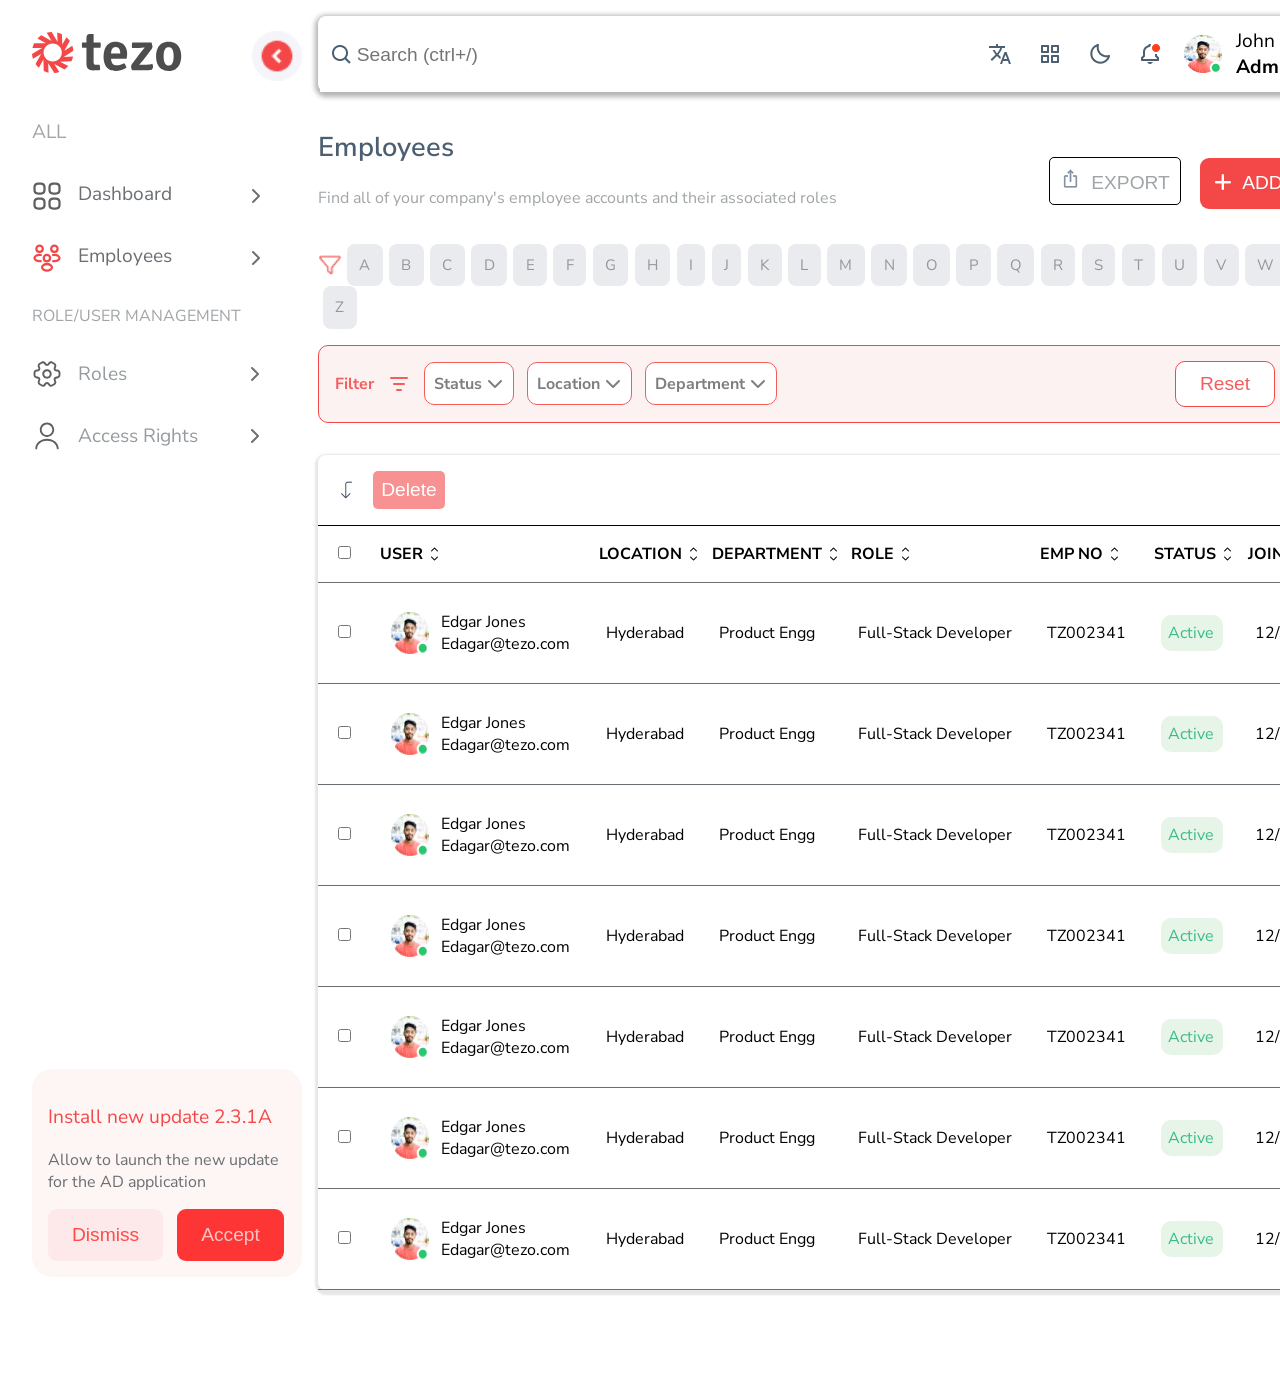
==== html/index.html @ ccbad1dd "--roles webpage completed" ====
<!DOCTYPE html>
<html lang="en">
  <head>
    <meta charset="UTF-8" />
    <meta name="viewport" content="width=device-width, initial-scale=1.0" />
    <link
      rel="stylesheet"
      href="https://cdnjs.cloudflare.com/ajax/libs/font-awesome/6.5.1/css/all.min.css"
    />
    <link rel="stylesheet" href="../css/index.css" />

    <title>Tezo</title>
  </head>
  <body>
    <div class="container">
      <!-- Sidebar Section Starts -->
      <aside class="sidebar">
        <!-- icon section starts -->
        <div class="sidebar-icon">
          <img
            class="nav-img"
            src="../images/slidebar.png"
            alt="slidebar image"
          />
        </div>
        <div class="logo">
          <img src="../images/tezoLogo.svg" alt="Logo image" />
        </div>
        <!-- icon section ends -->

        <!-- nav-content starts -->
        <div class="nav-content">
          <div>
            <!-- dashboard items section starts -->
            <section class="dashboard-items">
              <p>ALL</p>
              <div class="dashboard-dropdown">
                <div class="dashboard">
                  <div>
                    <img src="../images/dashboard.svg" alt="dashboard image" />
                    <p>Dashboard</p>
                  </div>
                </div>
              </div>

              <div class="employee-dropdown">
                <input type="checkbox" id="click" />
                <label for="click" class="tmp">
                  <div class="employees">
                    <div>
                      <img
                        src="../images/employees-colored.svg"
                        alt="employees image"
                      />
                      <p>Employees</p>
                    </div>
                  </div>
                </label>
                <ul class="items">
                  <li>All</li>
                  <li>Active</li>
                  <li>In Active</li>
                </ul>
              </div>
            </section>
            <!-- dashboard items section ends  -->

            <!-- user-management section starts -->
            <section class="user-management">
              <p>ROLE/USER MANAGEMENT</p>
              <a href="../html/roles.html" class="active">
                <div class="user-roles">
                  <img src="../images/roles-homepage.svg" alt="roles image" />
                  <p>Roles</p>
                </div>
              </a>
              <div class="assign-roles">
                <img src="../images/access-rights.svg" alt="user roles image" />
                <p>Access Rights</p>
              </div>
            </section>
            <!-- user-management section ends-->
          </div>

          <!-- Update section starts -->
          <section class="update">
            <p>Install new update 2.3.1A</p>
            <p class="description">
              Allow to launch the new update for the AD application
            </p>
            <div class="btn">
              <button class="Dismiss">Dismiss</button>
              <button class="">Accept</button>
            </div>
          </section>
          <!-- Update section ends -->
        </div>
        <!-- nav-content ends -->
      </aside>
      <!-- Sidebar section ends -->

      <!-- Main section starts -->
      <main>
        <!-- header Section starts -->
        <header>
          <div class="search-bar">
            <input type="text" placeholder="Search (ctrl+/)" />
          </div>
          <div class="icons">
            <img src="../images/language.png" alt="language image" />
            <img src="../images/mode.png" alt="view image" />
            <img src="../images/theme.png" alt="theme image" />
            <img src="../images/notification.png" alt="notofications image" />
            <img src="../images/admin.png" alt="admin image" />
            <div class="info">
              <p class="name">John Abraham</p>
              <p class="role">Admin</p>
            </div>
          </div>
        </header>
        <!-- header Section ends -->

        <!-- Main content section starts -->
        <div class="main-content">
          <!-- Add employee section starts -->
          <section class="add-employee">
            <div class="text">
              <h2>Employees</h2>
              <p>
                Find all of your company's employee accounts and their
                associated roles
              </p>
            </div>
            <div class="btn">
              <button class="export">EXPORT</button>
              <button class="add">ADD EMPLOYEE</button>
            </div>
          </section>
          <!-- Add employee section ends -->

          <!-- options section starts -->
          <section class="options">
            <img src="../images/filter.png" alt="filter icon" />
            <span>A</span>
            <span>B</span>
            <span>C</span>
            <span>D</span>
            <span>E</span>
            <span>F</span>
            <span>G</span>
            <span>H</span>
            <span>I</span>
            <span>J</span>
            <span>K</span>
            <span>L</span>
            <span>M</span>
            <span>N</span>
            <span>O</span>
            <span>P</span>
            <span>Q</span>
            <span>R</span>
            <span>S</span>
            <span>T</span>
            <span>U</span>
            <span>V</span>
            <span>W</span>
            <span>X</span>
            <span>Y</span>
            <span>Z</span>
            <span>Z</span>
          </section>
          <!-- options section ends -->

          <!-- filter section starts -->
          <section class="filter">
            <div class="filter-options">
              <p>Filter</p>
              <img src="../images/sort-descending.png" alt="sorting icon" />
              <div>
                <p>Status</p>
              </div>
              <div>
                <p>Location</p>
              </div>
              <div>
                <p>Department</p>
              </div>
            </div>

            <div class="btn">
              <button class="reset">Reset</button>
              <button class="apply">Apply</button>
            </div>
          </section>
          <!-- filter section ends -->

          <!-- user-data section starts -->
          <section class="user-data">
            <div class="delete">
              <div class="btn">
                <img
                  src="../images/arrow-left-down.png"
                  alt="arrow-left-down"
                />
                <button>Delete</button>
              </div>
              <img src="../images/table-icon.png" alt="table icon" />
            </div>
            <table>
              <tr>
                <td><input type="checkbox" /></td>
                <th>
                  <div class="heading-wrapper">
                    <p>USER</p>
                    <div class="icon"></div>
                  </div>
                </th>
                <th>
                  <div class="heading-wrapper">
                    <p>LOCATION</p>
                    <div class="icon"></div>
                  </div>
                </th>
                <th>
                  <div class="heading-wrapper">
                    <p>DEPARTMENT</p>
                    <div class="icon"></div>
                  </div>
                </th>
                <th>
                  <div class="heading-wrapper">
                    <p>ROLE</p>
                    <div class="icon"></div>
                  </div>
                </th>
                <th>
                  <div class="heading-wrapper">
                    <p>EMP NO</p>
                    <div class="icon"></div>
                  </div>
                </th>
                <th>
                  <div class="heading-wrapper">
                    <p>STATUS</p>
                    <div class="icon"></div>
                  </div>
                </th>
                <th>
                  <div class="heading-wrapper">
                    <p>JOIN DT</p>
                    <div class="icon"></div>
                  </div>
                </th>
                <th>...</th>
              </tr>
              <tr>
                <td><input type="checkbox" /></td>
                <td>
                  <div class="user">
                    <img src="../images/admin.png" alt="user" />
                    <div class="user-details">
                      <p class="name">Edgar Jones</p>
                      <p class="mail">Edagar@tezo.com</p>
                    </div>
                  </div>
                </td>
                <td>Hyderabad</td>
                <td>Product Engg</td>
                <td>Full-Stack Developer</td>
                <td>TZ002341</td>
                <td class="apperance">
                  <p>Active</p>
                </td>
                <td>12/03/2023</td>
                <td>...</td>
              </tr>
              <tr>
                <td><input type="checkbox" /></td>
                <td>
                  <div class="user">
                    <img src="../images/admin.png" alt="user" />
                    <div class="user-details">
                      <p class="name">Edgar Jones</p>
                      <p class="mail">Edagar@tezo.com</p>
                    </div>
                  </div>
                </td>
                <td>Hyderabad</td>
                <td>Product Engg</td>
                <td>Full-Stack Developer</td>
                <td>TZ002341</td>
                <td class="apperance">
                  <p>Active</p>
                </td>
                <td>12/03/2023</td>
                <td>...</td>
              </tr>
              <tr>
                <td><input type="checkbox" /></td>
                <td>
                  <div class="user">
                    <img src="../images/admin.png" alt="user" />
                    <div class="user-details">
                      <p class="name">Edgar Jones</p>
                      <p class="mail">Edagar@tezo.com</p>
                    </div>
                  </div>
                </td>
                <td>Hyderabad</td>
                <td>Product Engg</td>
                <td>Full-Stack Developer</td>
                <td>TZ002341</td>
                <td class="apperance">
                  <p>Active</p>
                </td>
                <td>12/03/2023</td>
                <td>...</td>
              </tr>
              <tr>
                <td><input type="checkbox" /></td>
                <td>
                  <div class="user">
                    <img src="../images/admin.png" alt="user" />
                    <div class="user-details">
                      <p class="name">Edgar Jones</p>
                      <p class="mail">Edagar@tezo.com</p>
                    </div>
                  </div>
                </td>
                <td>Hyderabad</td>
                <td>Product Engg</td>
                <td>Full-Stack Developer</td>
                <td>TZ002341</td>
                <td class="apperance">
                  <p>Active</p>
                </td>
                <td>12/03/2023</td>
                <td>...</td>
              </tr>
              <tr>
                <td><input type="checkbox" /></td>
                <td>
                  <div class="user">
                    <img src="../images/admin.png" alt="user" />
                    <div class="user-details">
                      <p class="name">Edgar Jones</p>
                      <p class="mail">Edagar@tezo.com</p>
                    </div>
                  </div>
                </td>
                <td>Hyderabad</td>
                <td>Product Engg</td>
                <td>Full-Stack Developer</td>
                <td>TZ002341</td>
                <td class="apperance">
                  <p>Active</p>
                </td>
                <td>12/03/2023</td>
                <td>...</td>
              </tr>
              <tr>
                <td><input type="checkbox" /></td>
                <td>
                  <div class="user">
                    <img src="../images/admin.png" alt="user" />
                    <div class="user-details">
                      <p class="name">Edgar Jones</p>
                      <p class="mail">Edagar@tezo.com</p>
                    </div>
                  </div>
                </td>
                <td>Hyderabad</td>
                <td>Product Engg</td>
                <td>Full-Stack Developer</td>
                <td>TZ002341</td>
                <td class="apperance">
                  <p>Active</p>
                </td>
                <td>12/03/2023</td>
                <td>...</td>
              </tr>
              <tr>
                <td><input type="checkbox" /></td>
                <td>
                  <div class="user">
                    <img src="../images/admin.png" alt="user" />
                    <div class="user-details">
                      <p class="name">Edgar Jones</p>
                      <p class="mail">Edagar@tezo.com</p>
                    </div>
                  </div>
                </td>
                <td>Hyderabad</td>
                <td>Product Engg</td>
                <td>Full-Stack Developer</td>
                <td>TZ002341</td>
                <td class="apperance">
                  <p>Active</p>
                </td>
                <td>12/03/2023</td>
                <td>...</td>
              </tr>
            </table>
          </section>
          <!-- user-data section ends -->
        </div>
        <!-- Main content section ends -->
      </main>
    </div>
  </body>
</html>
---- css/index.css ----
@import url('https://fonts.googleapis.com/css2?family=Nunito+Sans:opsz,wght@6..12,400;6..12,500;6..12,600;6..12,700;6..12,800;6..12,900&display=swap');
body {
  font-family: 'Nunito Sans', sans-serif;
  margin: 0px;
  padding: 0px;
  box-sizing: border-box;
  height: 1024px;
  width: 1440px;
}
.container {
  padding: 1rem 2rem;
  display: flex;
  gap: 1rem;
}

.sidebar {
  max-width: 270px;
  position: relative;
  .sidebar-icon {
    position: absolute;
    right: 0;
    top: 15px;
    display: flex;
    align-items: center;
    & > img:first-child {
      width: 50px;
      height: 50px;
      cursor: pointer;
    }
  }
  .logo {
    margin-top: 1rem;
    width: 150px;
    height: auto;
    img {
      width: 100%;
      height: 100%;
    }
  }
  .nav-content {
    height: 100%;
    width: 100%;
    margin-top: 2.5rem;
    .dashboard-items {
      & > p:first-child {
        color: #a1a5a8;
        font-size: 1.2rem;
        position: relative;
      }
      .employee-dropdown {
        position: relative;
      }
      .dashboard,
      .employees {
        position: relative;
        display: flex;
        justify-content: space-between;
        align-items: center;
        /* padding: 1rem; */
        padding: 1rem 1rem 1rem 0rem; 
        cursor: pointer;
        width: 85%;
        /* background-color: #FDE1E1; */
        div {
          display: flex;
          gap: 1rem;
          img {
            width: auto;
            height: 30px;
          }
          p {
            text-decoration: none;
            margin: 0;
            font-size: 1.2rem;
            color: #6a6f74;
          }
        }
        .arrow {
          rotate: 270deg;
        }
        &::after {
          position: absolute;
          right: 15px;
          font-family: "FontAwesome";
          content: "\f078";
          rotate: 270deg;
          color: #6a6f74;
        }
      }
      .items {
        display: none;
        margin: 0;
        padding-left: .5rem;
        list-style: none;
        li {
          font-size: 1.2rem;
          padding-left: 2.5rem;
          margin: 1rem 0rem;
          color: hwb(210 42% 55%);
          position: relative;
        }
        li::before {
          position: absolute;
          left: 0px;
          top: 10px;
          font-family: "FontAwesome";
          content: "\f111";
          font-size: 0.7rem;
          color: rgba(106, 111, 116, 0.5);
        }
      }
      .tmp {
        display: block;
        width: 100%;
        height: 100%;
      }
      #click {
        display: none;
      }
      #click:checked ~ .items {
        display: block;
      }
      #click:checked ~ .tmp {
        .employees {
          background-color: #fde9e9;
          border-radius: 8px;
          p {
            color: #f44848;
          }
          &::after {
            position: absolute;
            right: 15px;
            font-family: "FontAwesome";
            content: "\f078";
            rotate: 0deg;
            color: #f44848;
          }
        }
        &::after {
          content: " ";
          position: absolute;
          right: 0px;
          top: 0;
          height: 60px;
          width: 6px;
          border-radius: 5px 0 0 5px;
          background-color: #f44848;
        }
      }
    }

    .user-management {
      margin-top: 1rem;
      a{
        text-decoration: none;
      }
      & > p:first-child {
        margin: 0;
        color: #a1a5a8;
        font-size: 1rem;
      }
      .user-roles{
        margin-top: 1rem;
      }
      .user-roles,
      .assign-roles {
        width: 85%;
        position: relative;
        display: flex;
        justify-content: flex-start;
        align-items: center;
        padding: 1rem 0rem ;
        gap: 1rem;
        cursor: pointer;
        img {
          width: auto;
          height: 30px;
        }
        p {
          margin: 0;
          font-size: 1.2rem;
          color: #959b9f;
        }
        &::after {
          font-family: "FontAwesome";
          content: "\f078";
          position: absolute;
          right: 0px;
          color: #6a6f74;
          font-weight: 900;
          rotate: 270deg;
        }
      }
    }

    .update {
      position: relative;
      top:46%;
      background-color: rgba(253, 233, 233, 0.456);
      padding: 1rem;
      margin: 1rem 0rem 0rem;
      border-radius: 20px;
      & p:first-child {
        color: #f44848;
        font-size: 1.2rem;
      }
      .description {
        margin-top: 0.5rem;
        font-size: 1rem;
        color: #6a6f74;
      }
      .btn {
        margin-top: 0.5rem;
        button {
          padding: 15px 24px;
          border-radius: 9px;
          border: none;
          outline: none;
          font-size: 1.2rem;
          &:first-child {
            background-color: rgba(253, 233, 233, 1);
            color: #ff4a4a;
            margin-right: 10px;
          }
          &:nth-child(2) {
            background-color: #fd3535;
            color: rgba(253, 233, 233, 0.804);
          }
        }
      }
    }
  }
}

main {
  width: 100%;
}

header {
  width: 100%;
  background-color: #fff;
  height: 4.5rem;
  display: flex;
  align-items: center;
  box-shadow: 0px 2px 5px 3px rgba(0, 0, 0, 0.299);
  border-radius: 8px;
  border: 2px solid #fff;
  .search-bar {
    width: 100%;
    height: 100%;
    input {
      background-image: url(../images/search.png);
      background-position: 10px 25px;
      background-repeat: no-repeat;
      padding-left: 2.3rem;
      font-size: 1.2rem;
      width: 100%;
      height: 100%;
      border: none;
      outline: none;
    }
  }
  .icons {
    display: flex;
    height: 100%;
    gap: 10px;
    margin-right: 1.3rem;
    align-items: center;
    .info {
      p {
        font-size: 1.2rem;
        margin: 0;
        min-width: 127px;
      }
      .role{
        font-weight: bold;
      }
    }
    & > * {
      cursor: pointer;
    }
  }
  .icons::after {
    font-family: "FontAwesome";
    content: "\f078";
  }
}

.main-content {
  margin-top: 1rem;
  .add-employee {
    display: flex;
    align-items: flex-end;
    justify-content: space-between;
    h2 {
      color: #4c5f71;
      font-size: 1.7rem;
      margin: 1.3rem 0rem;
      font-weight: 600;
    }
    p {
      font-size: 1rem;
      color: #a1a5a8;
      margin-bottom: 0;
    }
    button {
      padding: 0.625rem;
      font-size: 1.2rem;
      border-radius: 5px;
      border: none;
      outline: none;
    }
    .export {
      background-color: #fff;
      color: #a1a5a8;
      border: 1px solid black;
      margin-right: 15px;
    }
    .export::before {
      content: url(../images/export.png);
      padding-right: 10px;
    }
    .add {
      padding: 0.9rem;
      color: #fff;
      background-color: #f44848;
      border-radius: 9px;
    }
    .add::before {
      font-family: "FontAwesome";
      content: "\2b";
      padding-right: 10px;
    }
  }
  .options {
    display: flex;
    align-items: center;
    margin-top: 2.2rem;
    flex-wrap: wrap;
    justify-content: space-between;
    img{
      height: 20px;
    }
    span {
      background-color: #eaebee;
      padding: 0.7rem 0.77rem;
      margin-left: 5px;
      border-radius: 8px;
      font-size: 15px;
      color: #91979b;
    }
  }

  .filter{
    margin-top: 1rem;
    display: flex;
    justify-content: space-between;
    align-items: center;
    padding: .7rem 1rem;
    border:1px solid #F44848;
    background-color: #FDF2F2;
    border-radius: 10px;
    .filter-options{
      display: flex;
      align-items: center;
      gap: .8rem;
      p{
        font-size: 1rem;
        color: #F55D5D;
        font-weight: 700;
      }
      div{
        border: 1px solid #F55D5D;
        padding: .6rem;
        text-align: center;
        border-radius: 10px;
        background-color: #fff;
        p{
          font-size: 1rem;
          margin: 0;
          color: #7c7f81;
        }
        p::after{
          font-family: 'FontAwesome';
          content: '\f078';
          margin-left: 5px;
        }
      }
    }
    .btn{
      button{
        padding: .7rem 1.5rem;
        border-radius: 10px;
        border: none;
        margin-left: 1rem;
      }
      .reset{
        background-color: #fff;
        color: #F55D5D;
        font-size: 1.2rem;
        border:1px solid #F44848;
      }
      .apply{
        background-color: #F55D5D;
        color: #fff;
        font-size: 1.2rem;
      }
    }
  }

  .user-data {
    margin-top: 2rem;
    box-shadow: 0px 2px 2px 3px rgba(174, 174, 174, 0.299);
    border-radius: 8px;
    .delete {
      display: flex;
      justify-content: space-between;
      align-items: center;
      padding: 1rem 1.2rem;
      align-items: center;
      border-bottom: 1px solid black;
      .btn {
        display: flex;
        gap: 1rem;
        align-items: center;
        button {
          border: none;
          outline: none;
          border-radius: 5px;
          color: #fff;
          background-color: #f89191;
          padding: 0.5rem;
          font-size: 1.2rem;
        }
      }
      & img:last-child {
        height: 25px;
      }
    }
    table {
      width: 100%;
      border-collapse: collapse;
      tr {
        width: 100%;
        border-bottom: 1px solid #6a6f74;
      }
      td {
        padding: 1rem ;
      }
      th {
        .heading-wrapper{
          display: flex;
          align-items: center;
        }
        p{
          margin: 0;
          padding: 1rem .5rem;
          text-align: start;
        }
        .icon{
          display: flex;
          flex-direction: column;
          margin: 0;
          padding: 0;
        }
        .icon::before{
          font-family: "FontAwesome";
          content: '\f077';
          font-size: .5rem;
        }
        .icon::after{
          font-family: "FontAwesome";
          content: '\f078';
          font-size: .5rem;

        }
      }
      .user{
        display: flex;
        gap:8px;
        .user-details{
          p{
            margin: 0;
          }
        }
      }
      .apperance p{
        background-color:#E7F4E8;
        padding: 7px;
        border-radius: 10px;
        color: #39bb8b;
      }
    }
  }
}
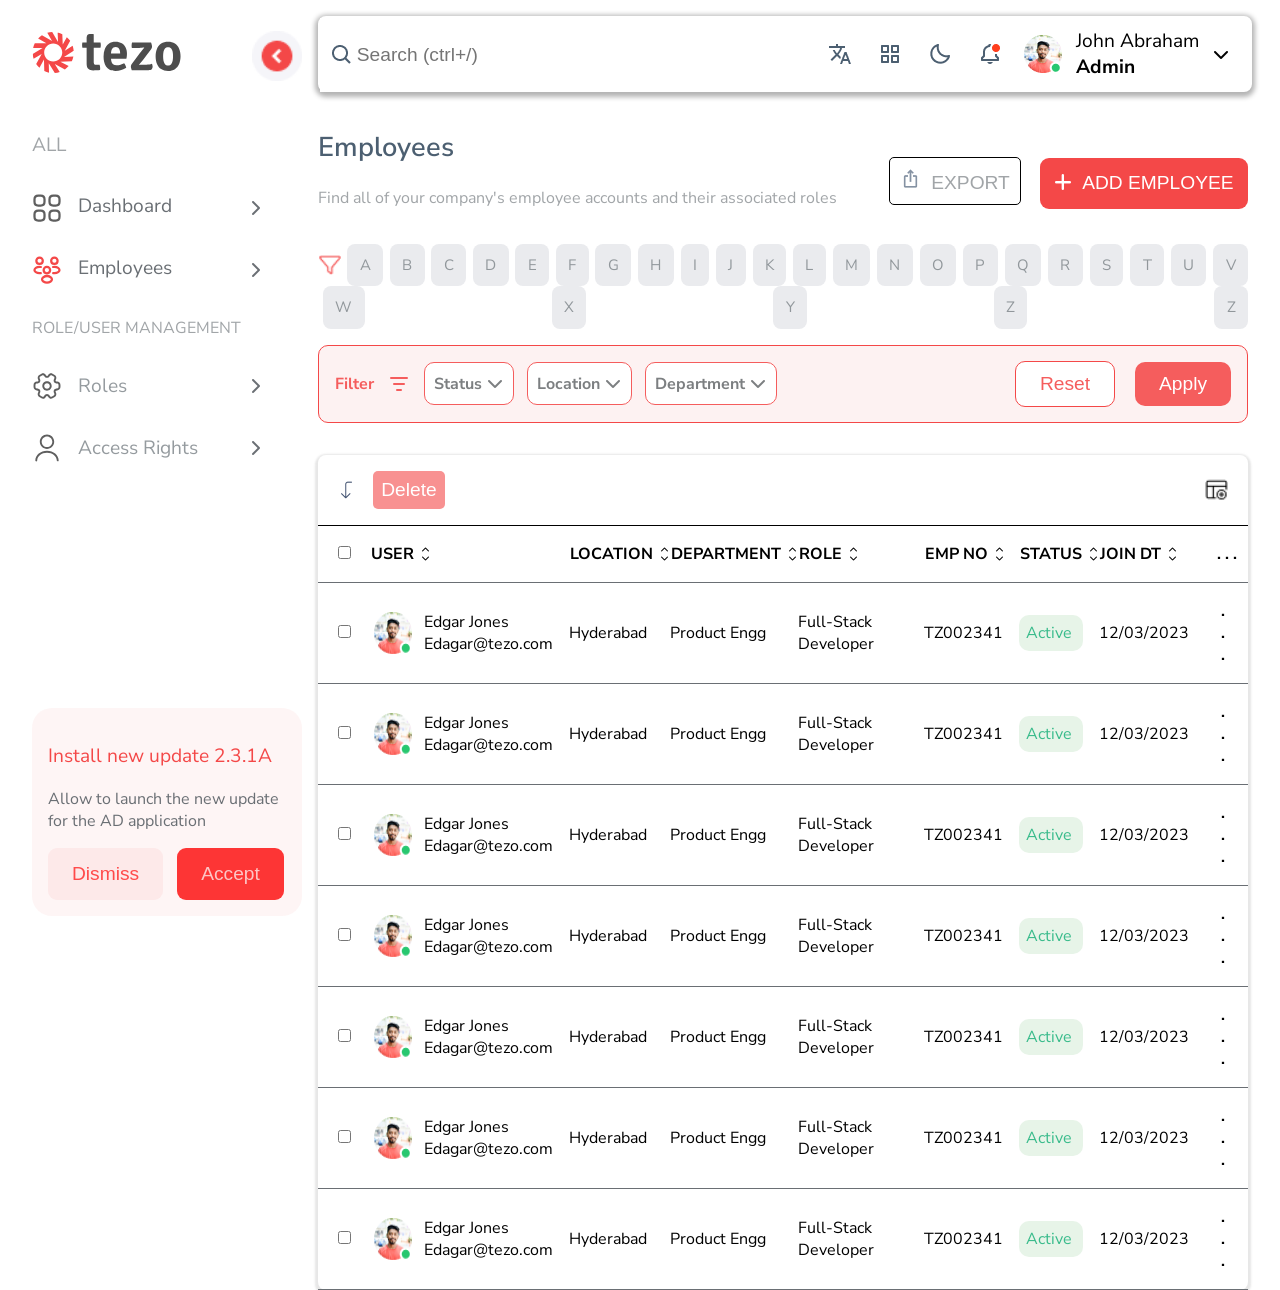
==== commit 10954b29: "--stickybar added" ====
--- a/html/index.html
+++ b/html/index.html
@@ -7,8 +7,8 @@
       rel="stylesheet"
       href="https://cdnjs.cloudflare.com/ajax/libs/font-awesome/6.5.1/css/all.min.css"
     />
+    <link rel="stylesheet" href="../css/common.css">
     <link rel="stylesheet" href="../css/index.css" />
-
     <title>Tezo</title>
   </head>
   <body>
@@ -141,33 +141,33 @@
           <!-- options section starts -->
           <section class="options">
             <img src="../images/filter.png" alt="filter icon" />
-            <span>A</span>
-            <span>B</span>
-            <span>C</span>
-            <span>D</span>
-            <span>E</span>
-            <span>F</span>
-            <span>G</span>
-            <span>H</span>
-            <span>I</span>
-            <span>J</span>
-            <span>K</span>
-            <span>L</span>
-            <span>M</span>
-            <span>N</span>
-            <span>O</span>
-            <span>P</span>
-            <span>Q</span>
-            <span>R</span>
-            <span>S</span>
-            <span>T</span>
-            <span>U</span>
-            <span>V</span>
-            <span>W</span>
-            <span>X</span>
-            <span>Y</span>
-            <span>Z</span>
-            <span>Z</span>
+            <span tabindex="0">A</span>
+            <span tabindex="0">B</span>
+            <span tabindex="0">C</span>
+            <span tabindex="0">D</span>
+            <span tabindex="0">E</span>
+            <span tabindex="0">F</span>
+            <span tabindex="0">G</span>
+            <span tabindex="0">H</span>
+            <span tabindex="0">I</span>
+            <span tabindex="0">J</span>
+            <span tabindex="0">K</span>
+            <span tabindex="0">L</span>
+            <span tabindex="0">M</span>
+            <span tabindex="0">N</span>
+            <span tabindex="0">O</span>
+            <span tabindex="0">P</span>
+            <span tabindex="0">Q</span>
+            <span tabindex="0">R</span>
+            <span tabindex="0">S</span>
+            <span tabindex="0">T</span>
+            <span tabindex="0">U</span>
+            <span tabindex="0">V</span>
+            <span tabindex="0">W</span>
+            <span tabindex="0">X</span>
+            <span tabindex="0">Y</span>
+            <span tabindex="0">Z</span>
+            <span tabindex="0">Z</span>
           </section>
           <!-- options section ends -->
 
@@ -206,7 +206,7 @@
               </div>
               <img src="../images/table-icon.png" alt="table icon" />
             </div>
-            <table>
+            <table >
               <tr>
                 <td><input type="checkbox" /></td>
                 <th>
@@ -251,154 +251,154 @@
                     <div class="icon"></div>
                   </div>
                 </th>
-                <th>...</th>
-              </tr>
-              <tr>
-                <td><input type="checkbox" /></td>
-                <td>
-                  <div class="user">
-                    <img src="../images/admin.png" alt="user" />
-                    <div class="user-details">
-                      <p class="name">Edgar Jones</p>
-                      <p class="mail">Edagar@tezo.com</p>
-                    </div>
-                  </div>
-                </td>
-                <td>Hyderabad</td>
-                <td>Product Engg</td>
-                <td>Full-Stack Developer</td>
-                <td>TZ002341</td>
-                <td class="apperance">
-                  <p>Active</p>
-                </td>
-                <td>12/03/2023</td>
-                <td>...</td>
-              </tr>
-              <tr>
-                <td><input type="checkbox" /></td>
-                <td>
-                  <div class="user">
-                    <img src="../images/admin.png" alt="user" />
-                    <div class="user-details">
-                      <p class="name">Edgar Jones</p>
-                      <p class="mail">Edagar@tezo.com</p>
-                    </div>
-                  </div>
-                </td>
-                <td>Hyderabad</td>
-                <td>Product Engg</td>
-                <td>Full-Stack Developer</td>
-                <td>TZ002341</td>
-                <td class="apperance">
-                  <p>Active</p>
-                </td>
-                <td>12/03/2023</td>
-                <td>...</td>
-              </tr>
-              <tr>
-                <td><input type="checkbox" /></td>
-                <td>
-                  <div class="user">
-                    <img src="../images/admin.png" alt="user" />
-                    <div class="user-details">
-                      <p class="name">Edgar Jones</p>
-                      <p class="mail">Edagar@tezo.com</p>
-                    </div>
-                  </div>
-                </td>
-                <td>Hyderabad</td>
-                <td>Product Engg</td>
-                <td>Full-Stack Developer</td>
-                <td>TZ002341</td>
-                <td class="apperance">
-                  <p>Active</p>
-                </td>
-                <td>12/03/2023</td>
-                <td>...</td>
-              </tr>
-              <tr>
-                <td><input type="checkbox" /></td>
-                <td>
-                  <div class="user">
-                    <img src="../images/admin.png" alt="user" />
-                    <div class="user-details">
-                      <p class="name">Edgar Jones</p>
-                      <p class="mail">Edagar@tezo.com</p>
-                    </div>
-                  </div>
-                </td>
-                <td>Hyderabad</td>
-                <td>Product Engg</td>
-                <td>Full-Stack Developer</td>
-                <td>TZ002341</td>
-                <td class="apperance">
-                  <p>Active</p>
-                </td>
-                <td>12/03/2023</td>
-                <td>...</td>
-              </tr>
-              <tr>
-                <td><input type="checkbox" /></td>
-                <td>
-                  <div class="user">
-                    <img src="../images/admin.png" alt="user" />
-                    <div class="user-details">
-                      <p class="name">Edgar Jones</p>
-                      <p class="mail">Edagar@tezo.com</p>
-                    </div>
-                  </div>
-                </td>
-                <td>Hyderabad</td>
-                <td>Product Engg</td>
-                <td>Full-Stack Developer</td>
-                <td>TZ002341</td>
-                <td class="apperance">
-                  <p>Active</p>
-                </td>
-                <td>12/03/2023</td>
-                <td>...</td>
-              </tr>
-              <tr>
-                <td><input type="checkbox" /></td>
-                <td>
-                  <div class="user">
-                    <img src="../images/admin.png" alt="user" />
-                    <div class="user-details">
-                      <p class="name">Edgar Jones</p>
-                      <p class="mail">Edagar@tezo.com</p>
-                    </div>
-                  </div>
-                </td>
-                <td>Hyderabad</td>
-                <td>Product Engg</td>
-                <td>Full-Stack Developer</td>
-                <td>TZ002341</td>
-                <td class="apperance">
-                  <p>Active</p>
-                </td>
-                <td>12/03/2023</td>
-                <td>...</td>
-              </tr>
-              <tr>
-                <td><input type="checkbox" /></td>
-                <td>
-                  <div class="user">
-                    <img src="../images/admin.png" alt="user" />
-                    <div class="user-details">
-                      <p class="name">Edgar Jones</p>
-                      <p class="mail">Edagar@tezo.com</p>
-                    </div>
-                  </div>
-                </td>
-                <td>Hyderabad</td>
-                <td>Product Engg</td>
-                <td>Full-Stack Developer</td>
-                <td>TZ002341</td>
-                <td class="apperance">
-                  <p>Active</p>
-                </td>
-                <td>12/03/2023</td>
-                <td>...</td>
+                <th>. . .</th>
+              </tr>
+              <tr>
+                <td><input type="checkbox" /></td>
+                <td>
+                  <div class="user">
+                    <img src="../images/admin.png" alt="user" />
+                    <div class="user-details">
+                      <p class="name">Edgar Jones</p>
+                      <p class="mail">Edagar@tezo.com</p>
+                    </div>
+                  </div>
+                </td>
+                <td>Hyderabad</td>
+                <td>Product Engg</td>
+                <td>Full-Stack Developer</td>
+                <td>TZ002341</td>
+                <td class="apperance">
+                  <p>Active</p>
+                </td>
+                <td>12/03/2023</td>
+                <td>. . .</td>
+              </tr>
+              <tr>
+                <td><input type="checkbox" /></td>
+                <td>
+                  <div class="user">
+                    <img src="../images/admin.png" alt="user" />
+                    <div class="user-details">
+                      <p class="name">Edgar Jones</p>
+                      <p class="mail">Edagar@tezo.com</p>
+                    </div>
+                  </div>
+                </td>
+                <td>Hyderabad</td>
+                <td>Product Engg</td>
+                <td>Full-Stack Developer</td>
+                <td>TZ002341</td>
+                <td class="apperance">
+                  <p>Active</p>
+                </td>
+                <td>12/03/2023</td>
+                <td>. . .</td>
+              </tr>
+              <tr>
+                <td><input type="checkbox" /></td>
+                <td>
+                  <div class="user">
+                    <img src="../images/admin.png" alt="user" />
+                    <div class="user-details">
+                      <p class="name">Edgar Jones</p>
+                      <p class="mail">Edagar@tezo.com</p>
+                    </div>
+                  </div>
+                </td>
+                <td>Hyderabad</td>
+                <td>Product Engg</td>
+                <td>Full-Stack Developer</td>
+                <td>TZ002341</td>
+                <td class="apperance">
+                  <p>Active</p>
+                </td>
+                <td>12/03/2023</td>
+                <td>. . .</td>
+              </tr>
+              <tr>
+                <td><input type="checkbox" /></td>
+                <td>
+                  <div class="user">
+                    <img src="../images/admin.png" alt="user" />
+                    <div class="user-details">
+                      <p class="name">Edgar Jones</p>
+                      <p class="mail">Edagar@tezo.com</p>
+                    </div>
+                  </div>
+                </td>
+                <td>Hyderabad</td>
+                <td>Product Engg</td>
+                <td>Full-Stack Developer</td>
+                <td>TZ002341</td>
+                <td class="apperance">
+                  <p>Active</p>
+                </td>
+                <td>12/03/2023</td>
+                <td>. . .</td>
+              </tr>
+              <tr>
+                <td><input type="checkbox" /></td>
+                <td>
+                  <div class="user">
+                    <img src="../images/admin.png" alt="user" />
+                    <div class="user-details">
+                      <p class="name">Edgar Jones</p>
+                      <p class="mail">Edagar@tezo.com</p>
+                    </div>
+                  </div>
+                </td>
+                <td>Hyderabad</td>
+                <td>Product Engg</td>
+                <td>Full-Stack Developer</td>
+                <td>TZ002341</td>
+                <td class="apperance">
+                  <p>Active</p>
+                </td>
+                <td>12/03/2023</td>
+                <td>. . .</td>
+              </tr>
+              <tr>
+                <td><input type="checkbox" /></td>
+                <td>
+                  <div class="user">
+                    <img src="../images/admin.png" alt="user" />
+                    <div class="user-details">
+                      <p class="name">Edgar Jones</p>
+                      <p class="mail">Edagar@tezo.com</p>
+                    </div>
+                  </div>
+                </td>
+                <td>Hyderabad</td>
+                <td>Product Engg</td>
+                <td>Full-Stack Developer</td>
+                <td>TZ002341</td>
+                <td class="apperance">
+                  <p>Active</p>
+                </td>
+                <td>12/03/2023</td>
+                <td>. . .</td>
+              </tr>
+              <tr>
+                <td><input type="checkbox" /></td>
+                <td>
+                  <div class="user">
+                    <img src="../images/admin.png" alt="user" />
+                    <div class="user-details">
+                      <p class="name">Edgar Jones</p>
+                      <p class="mail">Edagar@tezo.com</p>
+                    </div>
+                  </div>
+                </td>
+                <td>Hyderabad</td>
+                <td>Product Engg</td>
+                <td>Full-Stack Developer</td>
+                <td>TZ002341</td>
+                <td class="apperance">
+                  <p>Active</p>
+                </td>
+                <td>12/03/2023</td>
+                <td>. . .</td>
               </tr>
             </table>
           </section>
--- a/css/common.css
+++ b/css/common.css
@@ -0,0 +1,389 @@
+@import url("https://fonts.googleapis.com/css2?family=Nunito+Sans:opsz,wght@6..12,400;6..12,500;6..12,600;6..12,700;6..12,800;6..12,900&display=swap");
+body {
+  font-family: "Nunito Sans", sans-serif;
+  margin: 0px;
+  box-sizing: border-box;
+}
+.container {
+  padding: 1rem 2rem 0rem;
+  display: flex;
+  gap: 1rem;
+}
+.sidebar {
+  max-height: 100vh;
+  position: sticky;
+  top: 0;
+  max-width: 270px;
+  .sidebar-icon {
+    position: absolute;
+    right: 0;
+    top: 15px;
+    display: flex;
+    align-items: center;
+    & > img:first-child {
+      width: 50px;
+      height: 50px;
+      cursor: pointer;
+    }
+  }
+  .logo {
+    margin-top: 1rem;
+    width: 150px;
+    height: 41px;
+    img {
+      width: 100%;
+      height: 100%;
+    }
+  }
+  .nav-content {
+    height: calc(100vh - 3.5rem - 41px);
+    width: 100%;
+    margin-top: 2.5rem;
+    display: flex;
+    flex-direction: column;
+    justify-content: space-between;
+    .dashboard-items {
+      & > p:first-child {
+        color: #a1a5a8;
+        font-size: 1.2rem;
+      }
+      .employee-dropdown {
+        position: relative;
+      }
+      .dashboard,
+      .employees {
+        position: relative;
+        display: flex;
+        justify-content: space-between;
+        align-items: center;
+        /* padding: 1rem; */
+        padding: 1rem 1rem 1rem 0rem;
+        cursor: pointer;
+        width: 85%;
+        /* background-color: #FDE1E1; */
+        div {
+          display: flex;
+          gap: 1rem;
+          img {
+            width: auto;
+            height: 30px;
+          }
+          p {
+            text-decoration: none;
+            margin: 0;
+            font-size: 1.2rem;
+            color: #6a6f74;
+          }
+        }
+        .arrow {
+          rotate: 270deg;
+        }
+        &::after {
+          position: absolute;
+          right: 15px;
+          font-family: "FontAwesome";
+          content: "\f078";
+          rotate: 270deg;
+          color: #6a6f74;
+        }
+      }
+      .items {
+        display: none;
+        margin: 0;
+        padding-left: 0.5rem;
+        list-style: none;
+        li {
+          font-size: 1.2rem;
+          padding-left: 2.5rem;
+          margin: 1rem 0rem;
+          color: hwb(210 42% 55%);
+          position: relative;
+        }
+        li::before {
+          position: absolute;
+          left: 0px;
+          top: 10px;
+          font-family: "FontAwesome";
+          content: "\f111";
+          font-size: 0.7rem;
+          color: rgba(106, 111, 116, 0.5);
+        }
+      }
+      .tmp {
+        display: block;
+        width: 100%;
+        height: 100%;
+      }
+      #click {
+        display: none;
+      }
+      #click:checked ~ .items {
+        display: block;
+      }
+      #click:checked ~ .tmp {
+        .employees {
+          background-color: #fde9e9;
+          border-radius: 8px;
+          p {
+            color: #f44848;
+          }
+          &::after {
+            position: absolute;
+            right: 15px;
+            font-family: "FontAwesome";
+            content: "\f078";
+            color: #f44848;
+          }
+        }
+        &::after {
+          content: " ";
+          position: absolute;
+          right: 0;
+          top: 0;
+          height: 60px;
+          width: 6px;
+          border-radius: 5px 0 0 5px;
+          background-color: #f44848;
+        }
+      }
+    }
+
+    .user-management {
+      margin-top: 1rem;
+      a {
+        text-decoration: none;
+      }
+      & > p:first-child {
+        margin: 0;
+        color: #a1a5a8;
+        font-size: 1rem;
+      }
+      .user-roles {
+        margin-top: 1rem;
+      }
+      .user-roles,
+      .assign-roles {
+        width: 85%;
+        position: relative;
+        display: flex;
+        justify-content: flex-start;
+        align-items: center;
+        padding: 1rem 1rem 1rem 0rem;
+        gap: 1rem;
+        cursor: pointer;
+        img {
+          width: auto;
+          height: 30px;
+        }
+        p {
+          margin: 0;
+          font-size: 1.2rem;
+          color: #959b9f;
+        }
+        &::after {
+          font-family: "FontAwesome";
+          content: "\f078";
+          position: absolute;
+          right: 15px;
+          color: #6a6f74;
+          font-weight: 900;
+          rotate: 270deg;
+        }
+      }
+    }
+
+    .update {
+      position:relative;
+      bottom: 0;
+      background-color: rgba(253, 233, 233, 0.456);
+      padding: 1rem;
+      margin: 1rem 0rem 0rem;
+      border-radius: 20px;
+      & p:first-child {
+        color: #f44848;
+        font-size: 1.2rem;
+      }
+      .description {
+        margin-top: 0.5rem;
+        font-size: 1rem;
+        color: #6a6f74;
+      }
+      .btn {
+        margin-top: 0.5rem;
+        button {
+          padding: 15px 24px;
+          border-radius: 9px;
+          border: none;
+          outline: none;
+          font-size: 1.2rem;
+          &:first-child {
+            background-color: rgba(253, 233, 233, 1);
+            color: #ff4a4a;
+            margin-right: 10px;
+          }
+          &:nth-child(2) {
+            background-color: #fd3535;
+            color: rgba(253, 233, 233, 0.804);
+          }
+        }
+      }
+    }
+  }
+}
+main {
+  width: 100%;
+}
+header {
+  position: sticky;
+  top: 0;
+  width: 100%;
+  background-color: #fff;
+  height: 4.5rem;
+  display: flex;
+  align-items: center;
+  box-shadow: 0px 2px 5px 3px rgba(0, 0, 0, 0.299);
+  border-radius: 8px;
+  border: 2px solid #fff;
+  .search-bar {
+    width: 100%;
+    height: 100%;
+    input {
+      background-image: url(../images/search.png);
+      background-position: 10px 25px;
+      background-repeat: no-repeat;
+      padding-left: 2.3rem;
+      font-size: 1.2rem;
+      width: 100%;
+      height: 100%;
+      border: none;
+      outline: none;
+    }
+  }
+  .icons {
+    display: flex;
+    height: 100%;
+    gap: 10px;
+    margin-right: 1.3rem;
+    align-items: center;
+    .info {
+      p {
+        font-size: 1.2rem;
+        margin: 0;
+        min-width: 127px;
+      }
+      .role {
+        font-weight: bold;
+      }
+    }
+    & > * {
+      cursor: pointer;
+    }
+  }
+  .icons::after {
+    font-family: "FontAwesome";
+    content: "\f078";
+  }
+}
+.main-content {
+  margin-top: 1rem;
+  .add-employee {
+    display: flex;
+    align-items: flex-end;
+    justify-content: space-between;
+    h2 {
+      color: #4c5f71;
+      font-size: 1.7rem;
+      margin: 1.3rem 0rem;
+      font-weight: 600;
+    }
+    p {
+      font-size: 1rem;
+      color: #a1a5a8;
+      margin-bottom: 0;
+    }
+    button {
+      padding: 0.625rem;
+      font-size: 1.2rem;
+      border-radius: 5px;
+      border: none;
+      outline: none;
+    }
+    .export {
+      background-color: #fff;
+      color: #a1a5a8;
+      border: 1px solid black;
+      margin-right: 15px;
+    }
+    .export::before {
+      content: url(../images/export.png);
+      padding-right: 10px;
+    }
+    .add {
+      padding: 0.9rem;
+      color: #fff;
+      background-color: #f44848;
+      border-radius: 9px;
+    }
+    .add::before {
+      font-family: "FontAwesome";
+      content: "\2b";
+      padding-right: 10px;
+    }
+  }
+  .filter {
+    margin-top: 1rem;
+    display: flex;
+    justify-content: space-between;
+    align-items: center;
+    padding: 0.7rem 1rem;
+    border: 1px solid #f44848;
+    background-color: #fdf2f2;
+    border-radius: 10px;
+    .filter-options {
+      display: flex;
+      align-items: center;
+      gap: 0.8rem;
+      p {
+        font-size: 1rem;
+        color: #f55d5d;
+        font-weight: 700;
+      }
+      div {
+        border: 1px solid #f55d5d;
+        padding: 0.6rem;
+        text-align: center;
+        border-radius: 10px;
+        background-color: #fff;
+        p {
+          font-size: 1rem;
+          margin: 0;
+          color: #7c7f81;
+        }
+        p::after {
+          font-family: "FontAwesome";
+          content: "\f078";
+          margin-left: 5px;
+        }
+      }
+    }
+    .btn {
+      button {
+        padding: 0.7rem 1.5rem;
+        border-radius: 10px;
+        border: none;
+        margin-left: 1rem;
+      }
+      .reset {
+        background-color: #fff;
+        color: #f55d5d;
+        font-size: 1.2rem;
+        border: 1px solid #f44848;
+      }
+      .apply {
+        background-color: #f55d5d;
+        color: #fff;
+        font-size: 1.2rem;
+      }
+    }
+  }
+}
--- a/css/index.css
+++ b/css/index.css
@@ -1,337 +1,4 @@
-@import url('https://fonts.googleapis.com/css2?family=Nunito+Sans:opsz,wght@6..12,400;6..12,500;6..12,600;6..12,700;6..12,800;6..12,900&display=swap');
-body {
-  font-family: 'Nunito Sans', sans-serif;
-  margin: 0px;
-  padding: 0px;
-  box-sizing: border-box;
-  height: 1024px;
-  width: 1440px;
-}
-.container {
-  padding: 1rem 2rem;
-  display: flex;
-  gap: 1rem;
-}
-
-.sidebar {
-  max-width: 270px;
-  position: relative;
-  .sidebar-icon {
-    position: absolute;
-    right: 0;
-    top: 15px;
-    display: flex;
-    align-items: center;
-    & > img:first-child {
-      width: 50px;
-      height: 50px;
-      cursor: pointer;
-    }
-  }
-  .logo {
-    margin-top: 1rem;
-    width: 150px;
-    height: auto;
-    img {
-      width: 100%;
-      height: 100%;
-    }
-  }
-  .nav-content {
-    height: 100%;
-    width: 100%;
-    margin-top: 2.5rem;
-    .dashboard-items {
-      & > p:first-child {
-        color: #a1a5a8;
-        font-size: 1.2rem;
-        position: relative;
-      }
-      .employee-dropdown {
-        position: relative;
-      }
-      .dashboard,
-      .employees {
-        position: relative;
-        display: flex;
-        justify-content: space-between;
-        align-items: center;
-        /* padding: 1rem; */
-        padding: 1rem 1rem 1rem 0rem; 
-        cursor: pointer;
-        width: 85%;
-        /* background-color: #FDE1E1; */
-        div {
-          display: flex;
-          gap: 1rem;
-          img {
-            width: auto;
-            height: 30px;
-          }
-          p {
-            text-decoration: none;
-            margin: 0;
-            font-size: 1.2rem;
-            color: #6a6f74;
-          }
-        }
-        .arrow {
-          rotate: 270deg;
-        }
-        &::after {
-          position: absolute;
-          right: 15px;
-          font-family: "FontAwesome";
-          content: "\f078";
-          rotate: 270deg;
-          color: #6a6f74;
-        }
-      }
-      .items {
-        display: none;
-        margin: 0;
-        padding-left: .5rem;
-        list-style: none;
-        li {
-          font-size: 1.2rem;
-          padding-left: 2.5rem;
-          margin: 1rem 0rem;
-          color: hwb(210 42% 55%);
-          position: relative;
-        }
-        li::before {
-          position: absolute;
-          left: 0px;
-          top: 10px;
-          font-family: "FontAwesome";
-          content: "\f111";
-          font-size: 0.7rem;
-          color: rgba(106, 111, 116, 0.5);
-        }
-      }
-      .tmp {
-        display: block;
-        width: 100%;
-        height: 100%;
-      }
-      #click {
-        display: none;
-      }
-      #click:checked ~ .items {
-        display: block;
-      }
-      #click:checked ~ .tmp {
-        .employees {
-          background-color: #fde9e9;
-          border-radius: 8px;
-          p {
-            color: #f44848;
-          }
-          &::after {
-            position: absolute;
-            right: 15px;
-            font-family: "FontAwesome";
-            content: "\f078";
-            rotate: 0deg;
-            color: #f44848;
-          }
-        }
-        &::after {
-          content: " ";
-          position: absolute;
-          right: 0px;
-          top: 0;
-          height: 60px;
-          width: 6px;
-          border-radius: 5px 0 0 5px;
-          background-color: #f44848;
-        }
-      }
-    }
-
-    .user-management {
-      margin-top: 1rem;
-      a{
-        text-decoration: none;
-      }
-      & > p:first-child {
-        margin: 0;
-        color: #a1a5a8;
-        font-size: 1rem;
-      }
-      .user-roles{
-        margin-top: 1rem;
-      }
-      .user-roles,
-      .assign-roles {
-        width: 85%;
-        position: relative;
-        display: flex;
-        justify-content: flex-start;
-        align-items: center;
-        padding: 1rem 0rem ;
-        gap: 1rem;
-        cursor: pointer;
-        img {
-          width: auto;
-          height: 30px;
-        }
-        p {
-          margin: 0;
-          font-size: 1.2rem;
-          color: #959b9f;
-        }
-        &::after {
-          font-family: "FontAwesome";
-          content: "\f078";
-          position: absolute;
-          right: 0px;
-          color: #6a6f74;
-          font-weight: 900;
-          rotate: 270deg;
-        }
-      }
-    }
-
-    .update {
-      position: relative;
-      top:46%;
-      background-color: rgba(253, 233, 233, 0.456);
-      padding: 1rem;
-      margin: 1rem 0rem 0rem;
-      border-radius: 20px;
-      & p:first-child {
-        color: #f44848;
-        font-size: 1.2rem;
-      }
-      .description {
-        margin-top: 0.5rem;
-        font-size: 1rem;
-        color: #6a6f74;
-      }
-      .btn {
-        margin-top: 0.5rem;
-        button {
-          padding: 15px 24px;
-          border-radius: 9px;
-          border: none;
-          outline: none;
-          font-size: 1.2rem;
-          &:first-child {
-            background-color: rgba(253, 233, 233, 1);
-            color: #ff4a4a;
-            margin-right: 10px;
-          }
-          &:nth-child(2) {
-            background-color: #fd3535;
-            color: rgba(253, 233, 233, 0.804);
-          }
-        }
-      }
-    }
-  }
-}
-
-main {
-  width: 100%;
-}
-
-header {
-  width: 100%;
-  background-color: #fff;
-  height: 4.5rem;
-  display: flex;
-  align-items: center;
-  box-shadow: 0px 2px 5px 3px rgba(0, 0, 0, 0.299);
-  border-radius: 8px;
-  border: 2px solid #fff;
-  .search-bar {
-    width: 100%;
-    height: 100%;
-    input {
-      background-image: url(../images/search.png);
-      background-position: 10px 25px;
-      background-repeat: no-repeat;
-      padding-left: 2.3rem;
-      font-size: 1.2rem;
-      width: 100%;
-      height: 100%;
-      border: none;
-      outline: none;
-    }
-  }
-  .icons {
-    display: flex;
-    height: 100%;
-    gap: 10px;
-    margin-right: 1.3rem;
-    align-items: center;
-    .info {
-      p {
-        font-size: 1.2rem;
-        margin: 0;
-        min-width: 127px;
-      }
-      .role{
-        font-weight: bold;
-      }
-    }
-    & > * {
-      cursor: pointer;
-    }
-  }
-  .icons::after {
-    font-family: "FontAwesome";
-    content: "\f078";
-  }
-}
-
 .main-content {
-  margin-top: 1rem;
-  .add-employee {
-    display: flex;
-    align-items: flex-end;
-    justify-content: space-between;
-    h2 {
-      color: #4c5f71;
-      font-size: 1.7rem;
-      margin: 1.3rem 0rem;
-      font-weight: 600;
-    }
-    p {
-      font-size: 1rem;
-      color: #a1a5a8;
-      margin-bottom: 0;
-    }
-    button {
-      padding: 0.625rem;
-      font-size: 1.2rem;
-      border-radius: 5px;
-      border: none;
-      outline: none;
-    }
-    .export {
-      background-color: #fff;
-      color: #a1a5a8;
-      border: 1px solid black;
-      margin-right: 15px;
-    }
-    .export::before {
-      content: url(../images/export.png);
-      padding-right: 10px;
-    }
-    .add {
-      padding: 0.9rem;
-      color: #fff;
-      background-color: #f44848;
-      border-radius: 9px;
-    }
-    .add::before {
-      font-family: "FontAwesome";
-      content: "\2b";
-      padding-right: 10px;
-    }
-  }
   .options {
     display: flex;
     align-items: center;
@@ -349,65 +16,15 @@
       font-size: 15px;
       color: #91979b;
     }
-  }
-
-  .filter{
-    margin-top: 1rem;
-    display: flex;
-    justify-content: space-between;
-    align-items: center;
-    padding: .7rem 1rem;
-    border:1px solid #F44848;
-    background-color: #FDF2F2;
-    border-radius: 10px;
-    .filter-options{
-      display: flex;
-      align-items: center;
-      gap: .8rem;
-      p{
-        font-size: 1rem;
-        color: #F55D5D;
-        font-weight: 700;
-      }
-      div{
-        border: 1px solid #F55D5D;
-        padding: .6rem;
-        text-align: center;
-        border-radius: 10px;
-        background-color: #fff;
-        p{
-          font-size: 1rem;
-          margin: 0;
-          color: #7c7f81;
-        }
-        p::after{
-          font-family: 'FontAwesome';
-          content: '\f078';
-          margin-left: 5px;
-        }
-      }
-    }
-    .btn{
-      button{
-        padding: .7rem 1.5rem;
-        border-radius: 10px;
-        border: none;
-        margin-left: 1rem;
-      }
-      .reset{
-        background-color: #fff;
-        color: #F55D5D;
-        font-size: 1.2rem;
-        border:1px solid #F44848;
-      }
-      .apply{
-        background-color: #F55D5D;
-        color: #fff;
-        font-size: 1.2rem;
-      }
+    /* span:nth-child(4){
+      background-color: #F44848;
+      color: #fff;
+    } */
+    span:focus-within{
+      background-color: #f44848;
+      color: #fff;
     }
   }
-
   .user-data {
     margin-top: 2rem;
     box-shadow: 0px 2px 2px 3px rgba(174, 174, 174, 0.299);
@@ -438,15 +55,28 @@
       }
     }
     table {
+      overflow-x: auto;
       width: 100%;
       border-collapse: collapse;
       tr {
         width: 100%;
         border-bottom: 1px solid #6a6f74;
+        td:first-child{
+          padding: 1rem;
+        }
+        td {
+          padding: 1rem 1rem 1rem 0rem;
+        }
+        td:last-child{
+          padding: 1rem ;
+          font-weight: 700;
+        }
+        &:hover{
+          background-color: #FFF4F4;
+        }
       }
-      td {
-        padding: 1rem ;
-      }
+
+      
       th {
         .heading-wrapper{
           display: flex;
@@ -454,7 +84,7 @@
         }
         p{
           margin: 0;
-          padding: 1rem .5rem;
+          padding: 1rem .5rem 1rem 0rem;
           text-align: start;
         }
         .icon{
